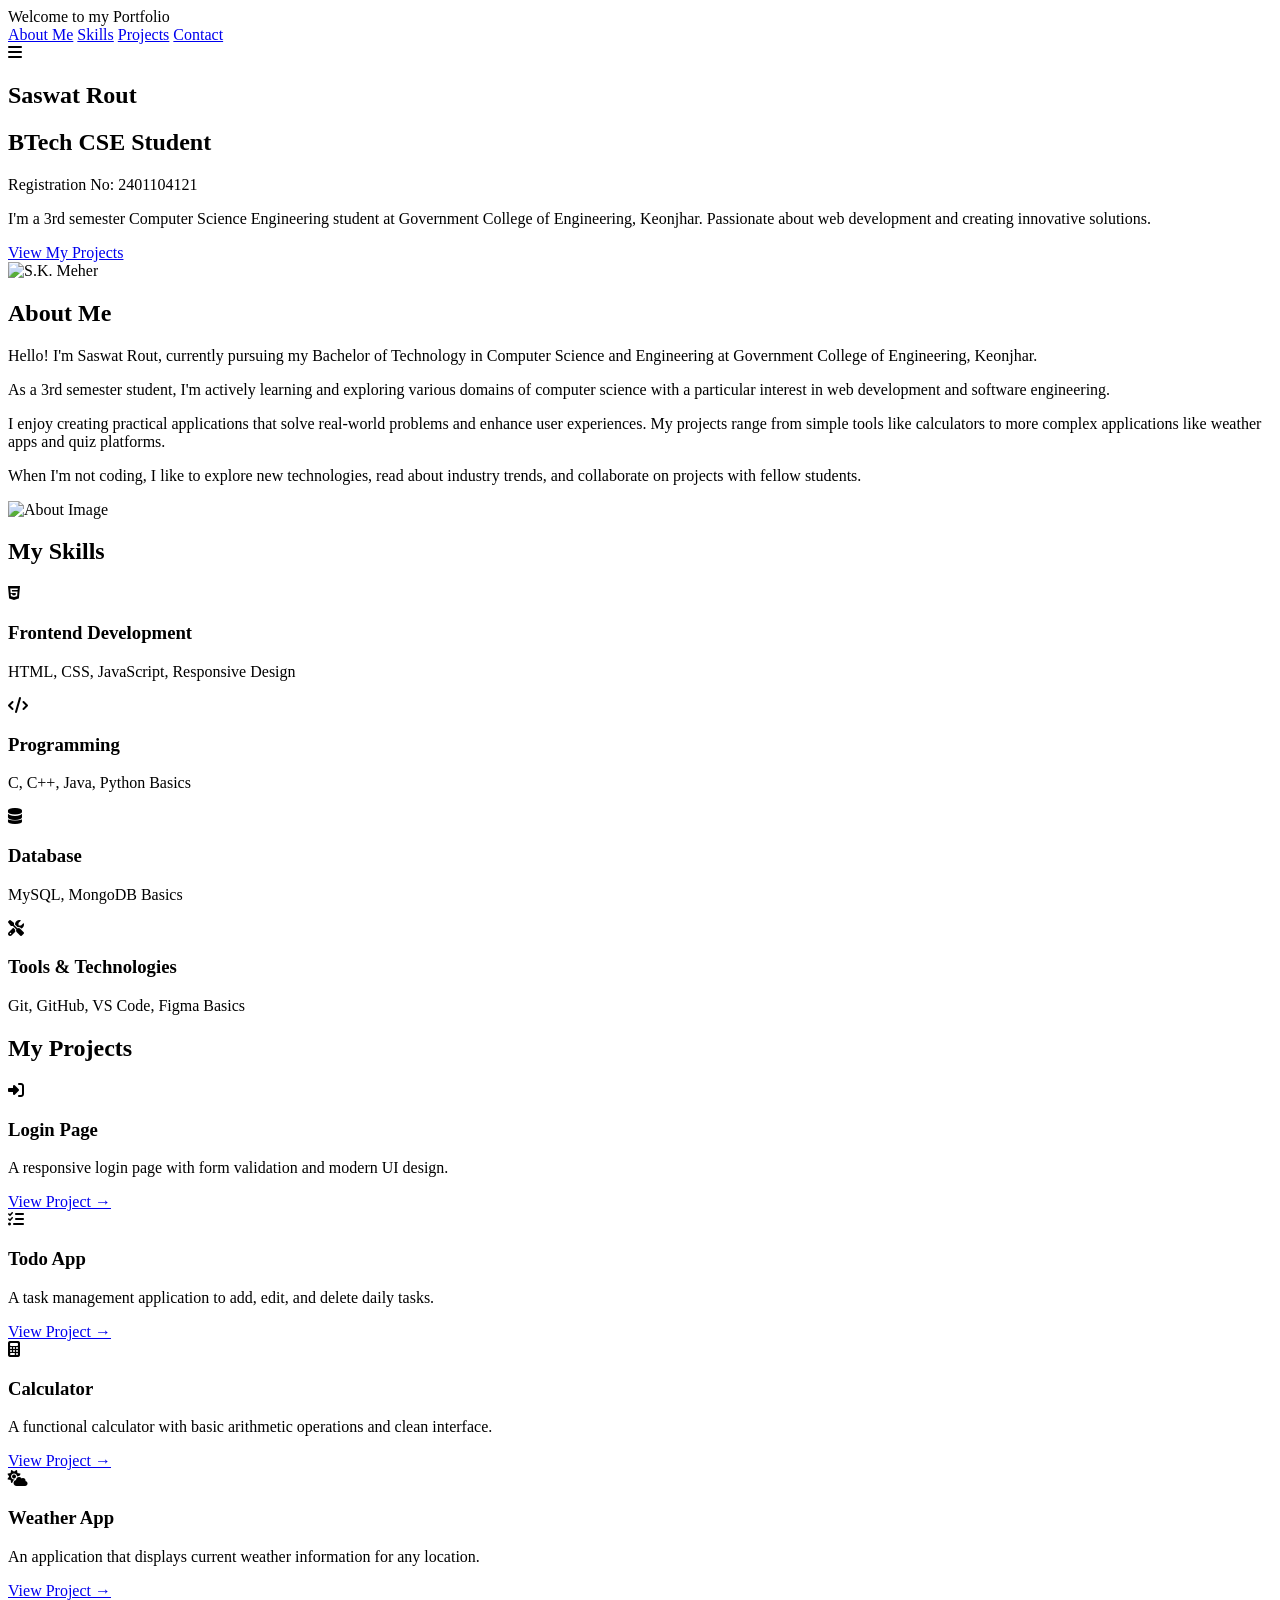
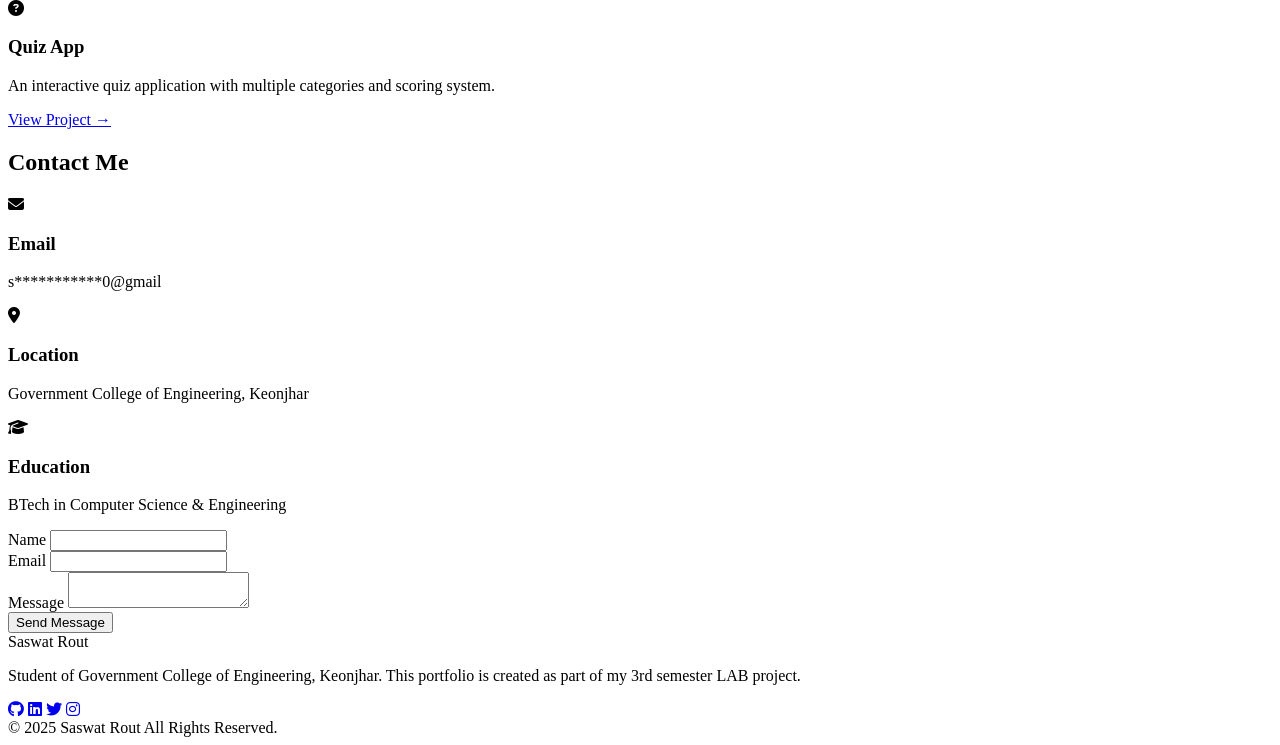
==== index.html @ fdec9b25 "commit message" ====
<!DOCTYPE html>
<html lang="en">
<head>
    <meta charset="UTF-8">
    <meta name="viewport" content="width=device-width, initial-scale=1.0">
    <title>Saswat Rout | BTech CSE Portfolio</title>
    <link rel="stylesheet" href="https://cdnjs.cloudflare.com/ajax/libs/font-awesome/6.4.0/css/all.min.css">
    <link rel="stylesheet" href="./index.css">

</head>
<body>
    <!-- Header & Navigation -->
    <header>
        <div class="container">
            <nav>
                <div class="logo">Welcome to my Portfolio</div>
                <div class="nav-links">
                    <a href="#about">About Me</a>
                    <a href="#skills">Skills</a>
                    <a href="#projects">Projects</a>
                    <a href="#contact">Contact</a>
                </div>
                <div class="mobile-menu">
                    <i class="fas fa-bars"></i>
                </div>
            </nav>
        </div>
    </header>

    <!-- Hero Section -->
    <section class="hero">
        <div class="container">
            <div class="hero-content">
                <div class="hero-text">
                    <h1>Saswat Rout</h1>
                    <h2>BTech CSE Student</h2>
                    <div class="reg-number">Registration No: 2401104121</div>
                    <p>I'm a 3rd semester Computer Science Engineering student at Government College of Engineering, Keonjhar. Passionate about web development and creating innovative solutions.</p>
                    <a href="#projects" class="btn">View My Projects</a>
                </div>
                <div class="profile-image">
                    <img src="./profile.png" alt="S.K. Meher">
                </div>
            </div>
        </div>
    </section>

    <!-- About Section -->
    <section id="about">
        <div class="container">
            <div class="section-title">
                <h2>About Me</h2>
            </div>
            <div class="about-content">
                <div class="about-text">
                    <p>Hello! I'm Saswat Rout, currently pursuing my Bachelor of Technology in Computer Science and Engineering at Government College of Engineering, Keonjhar.</p>
                    <p>As a 3rd semester student, I'm actively learning and exploring various domains of computer science with a particular interest in web development and software engineering.</p>
                    <p>I enjoy creating practical applications that solve real-world problems and enhance user experiences. My projects range from simple tools like calculators to more complex applications like weather apps and quiz platforms.</p>
                    <p>When I'm not coding, I like to explore new technologies, read about industry trends, and collaborate on projects with fellow students.</p>
                </div>
                <div class="about-image">
                    <img src="./Developer.gif" alt="About Image">
                </div>
            </div>
        </div>
    </section>

    <!-- Skills Section -->
    <section id="skills">
        <div class="container">
            <div class="section-title">
                <h2>My Skills</h2>
            </div>
            <div class="skills-container">
                <div class="skill-card">
                    <i class="fab fa-html5"></i>
                    <h3>Frontend Development</h3>
                    <p>HTML, CSS, JavaScript, Responsive Design</p>
                </div>
                <div class="skill-card">
                    <i class="fas fa-code"></i>
                    <h3>Programming</h3>
                    <p>C, C++, Java, Python Basics</p>
                </div>
                <div class="skill-card">
                    <i class="fas fa-database"></i>
                    <h3>Database</h3>
                    <p>MySQL, MongoDB Basics</p>
                </div>
                <div class="skill-card">
                    <i class="fas fa-tools"></i>
                    <h3>Tools & Technologies</h3>
                    <p>Git, GitHub, VS Code, Figma Basics</p>
                </div>
            </div>
        </div>
    </section>

    <!-- Projects Section -->
    <section id="projects">
        <div class="container">
            <div class="section-title">
                <h2>My Projects</h2>
            </div>
            <div class="projects-grid">
                <div class="project-card">
                    <div class="project-image">
                        <i class="fas fa-sign-in-alt"></i>
                    </div>
                    <div class="project-content">
                        <h3>Login Page</h3>
                        <p>A responsive login page with form validation and modern UI design.</p>
                        <a href="https://santoshkumarmeher.github.io/loginpage/" class="project-link" target="_blank">View Project →</a>
                    </div>
                </div>
                <div class="project-card">
                    <div class="project-image">
                        <i class="fas fa-tasks"></i>
                    </div>
                    <div class="project-content">
                        <h3>Todo App</h3>
                        <p>A task management application to add, edit, and delete daily tasks.</p>
                        <a href="https://santoshkumarmeher.github.io/todopage/" class="project-link" target="_blank">View Project →</a>
                    </div>
                </div>
                <div class="project-card">
                    <div class="project-image">
                        <i class="fas fa-calculator"></i>
                    </div>
                    <div class="project-content">
                        <h3>Calculator</h3>
                        <p>A functional calculator with basic arithmetic operations and clean interface.</p>
                        <a href="https://santoshkumarmeher.github.io/calculator/" class="project-link" target="_blank">View Project →</a>
                    </div>
                </div>
                <div class="project-card">
                    <div class="project-image">
                        <i class="fas fa-cloud-sun"></i>
                    </div>
                    <div class="project-content">
                        <h3>Weather App</h3>
                        <p>An application that displays current weather information for any location.</p>
                        <a href="https://santoshkumarmeher.github.io/weatherapp/" class="project-link" target="_blank">View Project →</a>
                    </div>
                </div>
                <div class="project-card">
                    <div class="project-image">
                        <i class="fas fa-question-circle"></i>
                    </div>
                    <div class="project-content">
                        <h3>Quiz App</h3>
                        <p>An interactive quiz application with multiple categories and scoring system.</p>
                        <a href="https://santoshkumarmeher.github.io/quizapp/" class="project-link" target="_blank">View Project →</a>
                    </div>
                </div>
            </div>
        </div>
    </section>

    <!-- Contact Section -->
    <section id="contact">
        <div class="container">
            <div class="section-title">
                <h2>Contact Me</h2>
            </div>
            <div class="contact-container">
                <div class="contact-info">
                    <div class="contact-item">
                        <i class="fas fa-envelope"></i>
                        <div>
                            <h3>Email</h3>
                            <p>s***********0@gmail</p>
                        </div>
                    </div>
                    <div class="contact-item">
                        <i class="fas fa-map-marker-alt"></i>
                        <div>
                            <h3>Location</h3>
                            <p>Government College of Engineering, Keonjhar</p>
                        </div>
                    </div>
                    <div class="contact-item">
                        <i class="fas fa-graduation-cap"></i>
                        <div>
                            <h3>Education</h3>
                            <p>BTech in Computer Science & Engineering</p>
                        </div>
                    </div>
                </div>
                <div class="contact-form">
                    <form id="contactForm">
                        <div class="form-group">
                            <label for="name">Name</label>
                            <input type="text" id="name" required>
                        </div>
                        <div class="form-group">
                            <label for="email">Email</label>
                            <input type="email" id="email" required>
                        </div>
                        <div class="form-group">
                            <label for="message">Message</label>
                            <textarea id="message" required></textarea>
                        </div>
                        <button type="submit" class="btn">Send Message</button>
                    </form>
                </div>
            </div>
        </div>
    </section>

    <!-- Footer -->
    <footer>
        <div class="container">
            <div class="footer-content">
                <div class="footer-logo">Saswat Rout</div>
                <p class="footer-text">Student of Government College of Engineering, Keonjhar. This portfolio is created as part of my 3rd semester LAB project.</p>
                <div class="social-links">
                    <a href="#"><i class="fab fa-github"></i></a>
                    <a href="#"><i class="fab fa-linkedin"></i></a>
                    <a href="#"><i class="fab fa-twitter"></i></a>
                    <a href="#"><i class="fab fa-instagram"></i></a>
                </div>
                <div class="copyright">
                    &copy; 2025 Saswat Rout All Rights Reserved.
                </div>
            </div>
        </div>
    </footer>

<script src="./index.js"></script>
</body>
</html>
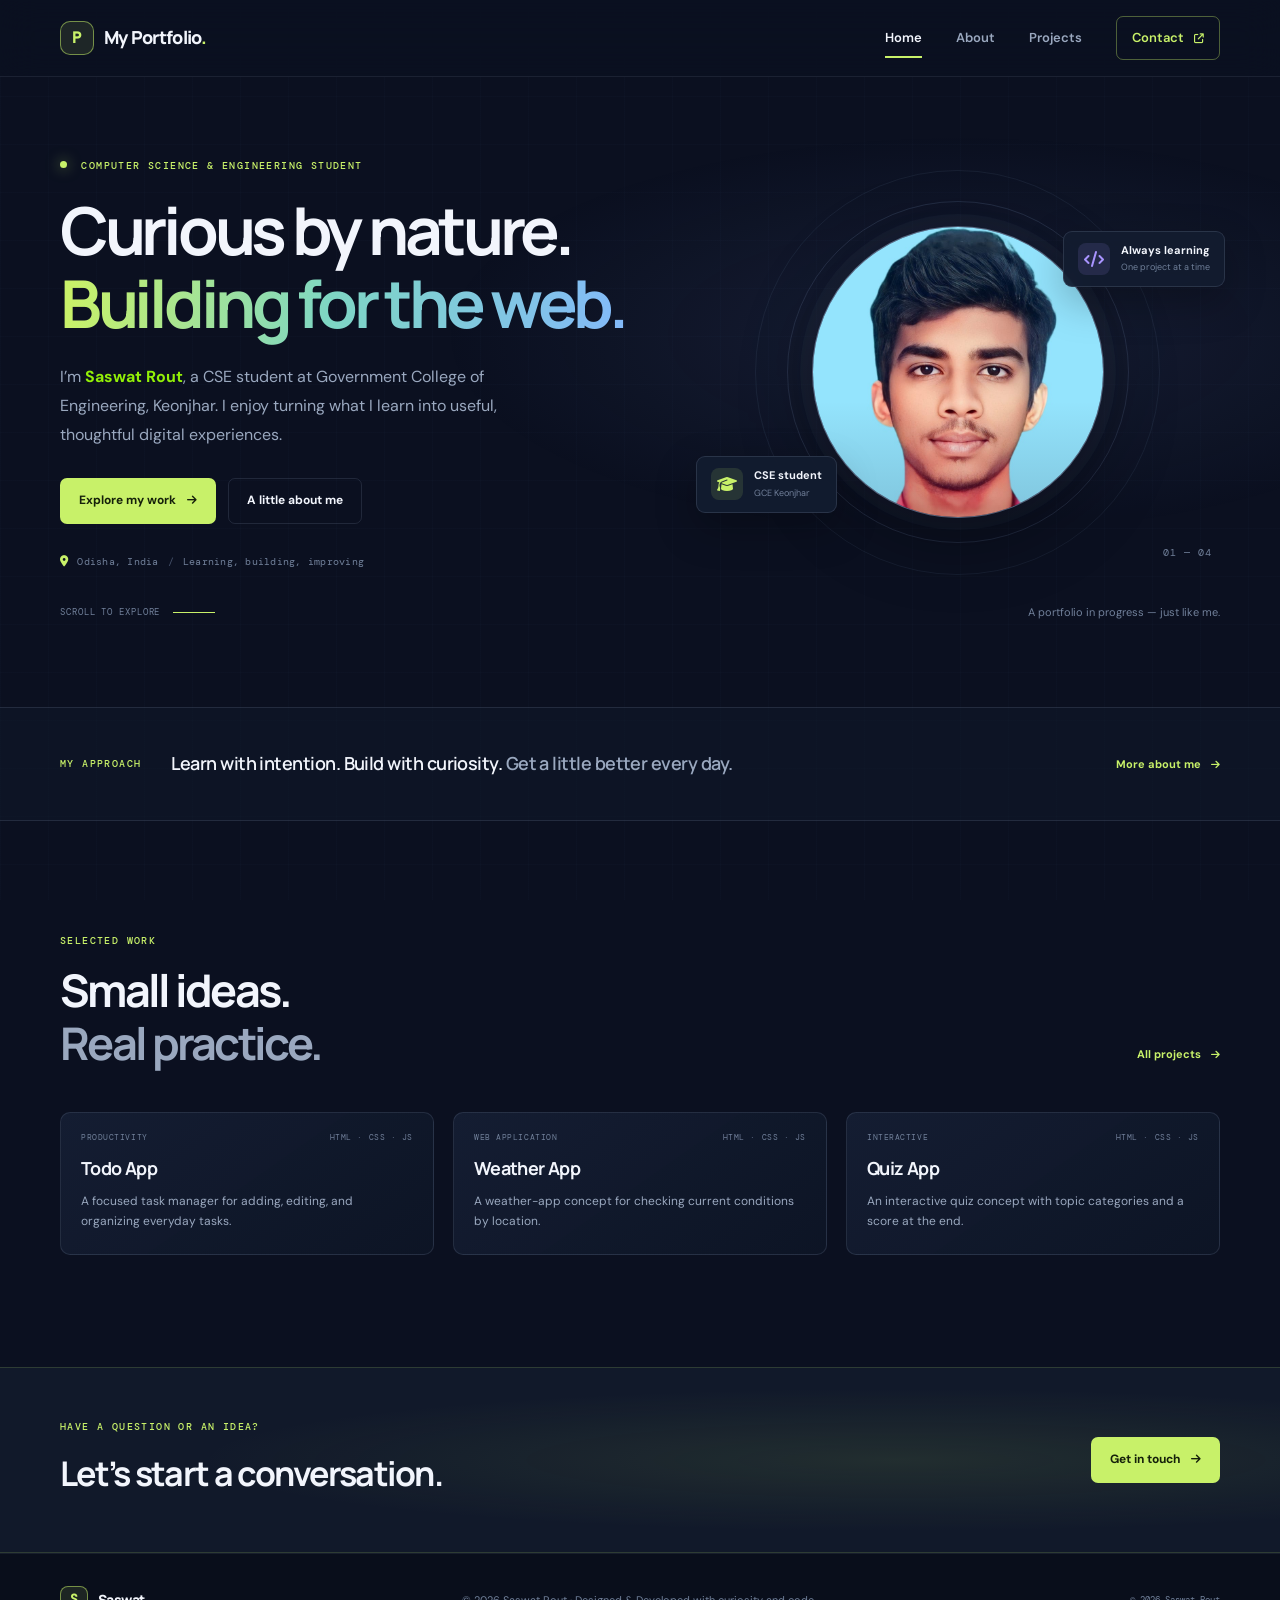
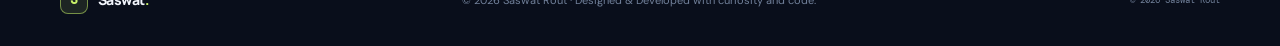
==== commit c863e9f3: "Portfolio" ====
--- a/index.html
+++ b/index.html
@@ -1,232 +1,131 @@
-<!DOCTYPE html>
+<!doctype html>
 <html lang="en">
+
 <head>
     <meta charset="UTF-8">
-    <meta name="viewport" content="width=device-width, initial-scale=1.0">
-    <title>Saswat Rout | BTech CSE Portfolio</title>
+    <meta name="viewport" content="width=device-width, initial-scale=1">
+    <meta name="theme-color" content="#0b1020">
+    <meta name="description"
+        content="The portfolio of Saswat Rout, a Computer Science and Engineering student interested in thoughtful web experiences.">
+    <title>Saswat Rout — Developer Portfolio</title>
+    <link rel="preconnect" href="https://cdnjs.cloudflare.com">
     <link rel="stylesheet" href="https://cdnjs.cloudflare.com/ajax/libs/font-awesome/6.4.0/css/all.min.css">
     <link rel="stylesheet" href="./index.css">
+    <script src="./index.js" defer></script>
+</head>
 
-</head>
 <body>
-    <!-- Header & Navigation -->
-    <header>
-        <div class="container">
-            <nav>
-                <div class="logo">Welcome to my Portfolio</div>
-                <div class="nav-links">
-                    <a href="#about">About Me</a>
-                    <a href="#skills">Skills</a>
-                    <a href="#projects">Projects</a>
-                    <a href="#contact">Contact</a>
-                </div>
-                <div class="mobile-menu">
-                    <i class="fas fa-bars"></i>
-                </div>
+    <a class="skip-link" href="#main">Skip to content</a>
+    <header class="site-header">
+        <div class="container nav-wrap">
+            <a class="brand" href="./index.html" aria-label="Saswat Rout home"><span
+                    class="brand-mark">P</span><span>My Portfolio<span class="brand-dot">.</span></span></a>
+            <button class="menu-toggle" type="button" aria-label="Open navigation" aria-expanded="false"
+                aria-controls="primary-navigation"><span></span><span></span></button>
+            <nav class="nav-links" id="primary-navigation" aria-label="Primary navigation">
+                <a class="nav-link" href="./index.html" aria-current="page">Home</a>
+                <a class="nav-link" href="./about.html">About</a>
+                <a class="nav-link" href="./projects.html">Projects</a>
+                <a class="nav-link nav-cta" href="./contact.html">Contact <i
+                        class="fa-solid fa-arrow-up-right-from-square" aria-hidden="true"></i></a>
             </nav>
         </div>
     </header>
 
-    <!-- Hero Section -->
-    <section class="hero">
-        <div class="container">
-            <div class="hero-content">
-                <div class="hero-text">
-                    <h1>Saswat Rout</h1>
-                    <h2>BTech CSE Student</h2>
-                    <div class="reg-number">Registration No: 2401104121</div>
-                    <p>I'm a 3rd semester Computer Science Engineering student at Government College of Engineering, Keonjhar. Passionate about web development and creating innovative solutions.</p>
-                    <a href="#projects" class="btn">View My Projects</a>
+    <main id="main">
+        <section class="hero section-shell">
+            <div class="container hero-grid">
+                <div class="hero-copy reveal">
+                    <p class="eyebrow"><span class="status-dot"></span> COMPUTER SCIENCE &amp; ENGINEERING STUDENT</p>
+                    <h1>Curious by nature.<br><span class="text-gradient">Building for the web.</span></h1>
+                    <p class="hero-intro">I’m <span class="my_name">Saswat Rout</span>, a CSE student at Government College of Engineering, Keonjhar.
+                        I enjoy turning what I learn into useful, thoughtful digital experiences.</p>
+                    <div class="hero-actions">
+                        <a class="button button-primary" href="./projects.html">Explore my work <i
+                                class="fa-solid fa-arrow-right" aria-hidden="true"></i></a>
+                        <a class="button button-quiet" href="./about.html">A little about me</a>
+                    </div>
+                    <p class="hero-note"><i class="fa-solid fa-location-dot" aria-hidden="true"></i> Odisha,
+                        India <span class="note-divider">/</span> Learning, building, improving</p>
                 </div>
-                <div class="profile-image">
-                    <img src="./profile.png" alt="S.K. Meher">
+                <div class="hero-visual reveal" aria-label="Portrait of Saswat Rout">
+                    <div class="visual-orbit orbit-one"></div>
+                    <div class="visual-orbit orbit-two"></div>
+                    <div class="visual-glow"></div>
+                    <div class="portrait-frame"><img src="./profile.png" alt="Saswat Rout" fetchpriority="high"></div>
+                    <div class="floating-card card-code"><span class="card-icon"><i class="fa-solid fa-code"
+                                aria-hidden="true"></i></span><span><strong>Always learning</strong><small>One project
+                                at a time</small></span></div>
+                    <div class="floating-card card-student"><span class="card-icon card-icon-lime"><i
+                                class="fa-solid fa-graduation-cap" aria-hidden="true"></i></span><span><strong>CSE
+                                student</strong><small>GCE Keonjhar</small></span></div>
+                    <span class="visual-index">01 — 04</span>
                 </div>
             </div>
-        </div>
-    </section>
+            <div class="container hero-bottom"><span>SCROLL TO EXPLORE</span><span class="scroll-line"></span><span
+                    class="hero-bottom-text">A portfolio in progress — just like me.</span></div>
+        </section>
 
-    <!-- About Section -->
-    <section id="about">
-        <div class="container">
-            <div class="section-title">
-                <h2>About Me</h2>
+        <section class="intro-strip">
+            <div class="container intro-strip-inner"><span class="eyebrow">MY APPROACH</span>
+                <p>Learn with intention. Build with curiosity. <span>Get a little better every day.</span></p><a
+                    class="text-link" href="./about.html">More about me <i class="fa-solid fa-arrow-right"
+                        aria-hidden="true"></i></a>
             </div>
-            <div class="about-content">
-                <div class="about-text">
-                    <p>Hello! I'm Saswat Rout, currently pursuing my Bachelor of Technology in Computer Science and Engineering at Government College of Engineering, Keonjhar.</p>
-                    <p>As a 3rd semester student, I'm actively learning and exploring various domains of computer science with a particular interest in web development and software engineering.</p>
-                    <p>I enjoy creating practical applications that solve real-world problems and enhance user experiences. My projects range from simple tools like calculators to more complex applications like weather apps and quiz platforms.</p>
-                    <p>When I'm not coding, I like to explore new technologies, read about industry trends, and collaborate on projects with fellow students.</p>
+        </section>
+
+        <section class="section-shell section-pad">
+            <div class="container">
+                <div class="section-heading reveal">
+                    <div>
+                        <p class="eyebrow">SELECTED WORK</p>
+                        <h2>Small ideas.<br><span class="text-muted">Real practice.</span></h2>
+                    </div><a class="text-link desktop-link" href="./projects.html">All projects <i
+                            class="fa-solid fa-arrow-right" aria-hidden="true"></i></a>
                 </div>
-                <div class="about-image">
-                    <img src="./Developer.gif" alt="About Image">
+                <div class="project-grid project-grid-home">
+                    <article class="project-card reveal">
+                        
+                        <div class="project-meta"><span>PRODUCTIVITY</span><span>HTML · CSS · JS</span></div>
+                        <h3>Todo App</h3>
+                        <p>A focused task manager for adding, editing, and organizing everyday tasks.</p>
+                    </article>
+                    <article class="project-card reveal">
+                        
+                        <div class="project-meta"><span>WEB APPLICATION</span><span>HTML · CSS · JS</span></div>
+                        <h3>Weather App</h3>
+                        <p>A weather-app concept for checking current conditions by location.</p>
+                    </article>
+                    <article class="project-card reveal">
+                        
+                        <div class="project-meta"><span>INTERACTIVE</span><span>HTML · CSS · JS</span></div>
+                        <h3>Quiz App</h3>
+                        <p>An interactive quiz concept with topic categories and a score at the end.</p>
+                    </article>
                 </div>
+                <a class="text-link mobile-link" href="./projects.html">View all projects <i
+                        class="fa-solid fa-arrow-right" aria-hidden="true"></i></a>
             </div>
-        </div>
-    </section>
+        </section>
 
-    <!-- Skills Section -->
-    <section id="skills">
-        <div class="container">
-            <div class="section-title">
-                <h2>My Skills</h2>
+        <section class="closing-band">
+            <div class="container closing-inner">
+                <div>
+                    <p class="eyebrow">HAVE A QUESTION OR AN IDEA?</p>
+                    <h2>Let’s start a conversation.</h2>
+                </div><a class="button button-light" href="./contact.html">Get in touch <i
+                        class="fa-solid fa-arrow-right" aria-hidden="true"></i></a>
             </div>
-            <div class="skills-container">
-                <div class="skill-card">
-                    <i class="fab fa-html5"></i>
-                    <h3>Frontend Development</h3>
-                    <p>HTML, CSS, JavaScript, Responsive Design</p>
-                </div>
-                <div class="skill-card">
-                    <i class="fas fa-code"></i>
-                    <h3>Programming</h3>
-                    <p>C, C++, Java, Python Basics</p>
-                </div>
-                <div class="skill-card">
-                    <i class="fas fa-database"></i>
-                    <h3>Database</h3>
-                    <p>MySQL, MongoDB Basics</p>
-                </div>
-                <div class="skill-card">
-                    <i class="fas fa-tools"></i>
-                    <h3>Tools & Technologies</h3>
-                    <p>Git, GitHub, VS Code, Figma Basics</p>
-                </div>
-            </div>
-        </div>
-    </section>
+        </section>
+    </main>
 
-    <!-- Projects Section -->
-    <section id="projects">
-        <div class="container">
-            <div class="section-title">
-                <h2>My Projects</h2>
-            </div>
-            <div class="projects-grid">
-                <div class="project-card">
-                    <div class="project-image">
-                        <i class="fas fa-sign-in-alt"></i>
-                    </div>
-                    <div class="project-content">
-                        <h3>Login Page</h3>
-                        <p>A responsive login page with form validation and modern UI design.</p>
-                        <a href="https://santoshkumarmeher.github.io/loginpage/" class="project-link" target="_blank">View Project →</a>
-                    </div>
-                </div>
-                <div class="project-card">
-                    <div class="project-image">
-                        <i class="fas fa-tasks"></i>
-                    </div>
-                    <div class="project-content">
-                        <h3>Todo App</h3>
-                        <p>A task management application to add, edit, and delete daily tasks.</p>
-                        <a href="https://santoshkumarmeher.github.io/todopage/" class="project-link" target="_blank">View Project →</a>
-                    </div>
-                </div>
-                <div class="project-card">
-                    <div class="project-image">
-                        <i class="fas fa-calculator"></i>
-                    </div>
-                    <div class="project-content">
-                        <h3>Calculator</h3>
-                        <p>A functional calculator with basic arithmetic operations and clean interface.</p>
-                        <a href="https://santoshkumarmeher.github.io/calculator/" class="project-link" target="_blank">View Project →</a>
-                    </div>
-                </div>
-                <div class="project-card">
-                    <div class="project-image">
-                        <i class="fas fa-cloud-sun"></i>
-                    </div>
-                    <div class="project-content">
-                        <h3>Weather App</h3>
-                        <p>An application that displays current weather information for any location.</p>
-                        <a href="https://santoshkumarmeher.github.io/weatherapp/" class="project-link" target="_blank">View Project →</a>
-                    </div>
-                </div>
-                <div class="project-card">
-                    <div class="project-image">
-                        <i class="fas fa-question-circle"></i>
-                    </div>
-                    <div class="project-content">
-                        <h3>Quiz App</h3>
-                        <p>An interactive quiz application with multiple categories and scoring system.</p>
-                        <a href="https://santoshkumarmeher.github.io/quizapp/" class="project-link" target="_blank">View Project →</a>
-                    </div>
-                </div>
-            </div>
-        </div>
-    </section>
-
-    <!-- Contact Section -->
-    <section id="contact">
-        <div class="container">
-            <div class="section-title">
-                <h2>Contact Me</h2>
-            </div>
-            <div class="contact-container">
-                <div class="contact-info">
-                    <div class="contact-item">
-                        <i class="fas fa-envelope"></i>
-                        <div>
-                            <h3>Email</h3>
-                            <p>s***********0@gmail</p>
-                        </div>
-                    </div>
-                    <div class="contact-item">
-                        <i class="fas fa-map-marker-alt"></i>
-                        <div>
-                            <h3>Location</h3>
-                            <p>Government College of Engineering, Keonjhar</p>
-                        </div>
-                    </div>
-                    <div class="contact-item">
-                        <i class="fas fa-graduation-cap"></i>
-                        <div>
-                            <h3>Education</h3>
-                            <p>BTech in Computer Science & Engineering</p>
-                        </div>
-                    </div>
-                </div>
-                <div class="contact-form">
-                    <form id="contactForm">
-                        <div class="form-group">
-                            <label for="name">Name</label>
-                            <input type="text" id="name" required>
-                        </div>
-                        <div class="form-group">
-                            <label for="email">Email</label>
-                            <input type="email" id="email" required>
-                        </div>
-                        <div class="form-group">
-                            <label for="message">Message</label>
-                            <textarea id="message" required></textarea>
-                        </div>
-                        <button type="submit" class="btn">Send Message</button>
-                    </form>
-                </div>
-            </div>
-        </div>
-    </section>
-
-    <!-- Footer -->
-    <footer>
-        <div class="container">
-            <div class="footer-content">
-                <div class="footer-logo">Saswat Rout</div>
-                <p class="footer-text">Student of Government College of Engineering, Keonjhar. This portfolio is created as part of my 3rd semester LAB project.</p>
-                <div class="social-links">
-                    <a href="#"><i class="fab fa-github"></i></a>
-                    <a href="#"><i class="fab fa-linkedin"></i></a>
-                    <a href="#"><i class="fab fa-twitter"></i></a>
-                    <a href="#"><i class="fab fa-instagram"></i></a>
-                </div>
-                <div class="copyright">
-                    &copy; 2025 Saswat Rout All Rights Reserved.
-                </div>
-            </div>
+    <footer class="site-footer">
+        <div class="container footer-inner"><a class="brand footer-brand" href="./index.html"><span
+                    class="brand-mark">S</span><span>Saswat<span class="brand-dot">.</span></span></a>
+            <p>© 2026 Saswat Rout · Designed & Developed with curiosity and code.</p><span class="footer-copy">© <span
+                    data-year>2025</span> Saswat Rout</span>
         </div>
     </footer>
+</body>
 
-<script src="./index.js"></script>
-</body>
 </html>
--- a/index.css
+++ b/index.css
@@ -0,0 +1,1659 @@
+@import url('https://fonts.googleapis.com/css2?family=DM+Mono:wght@400;500&family=DM+Sans:wght@400;500;600;700&family=Manrope:wght@400;500;600;700;800&display=swap');
+
+:root {
+    color-scheme: dark;
+    --bg: #0b1020;
+    --bg-soft: #10172a;
+    --panel: #121b30;
+    --panel-light: #17233a;
+    --line: rgba(192, 209, 241, .12);
+    --text: #f2f5fc;
+    --muted: #9aa8bf;
+    --subtle: #71809a;
+    --lime: #c8f169;
+    --cyan: #73d8e6;
+    --violet: #a994ff;
+    --orange: #ffb774;
+    --pink: #f599c8;
+    --font-body: 'DM Sans', 'Segoe UI', sans-serif;
+    --font-display: 'Manrope', 'Segoe UI', sans-serif;
+    --font-mono: 'DM Mono', Consolas, monospace;
+    --max-width: 1160px;
+}
+
+
+* {
+    box-sizing: border-box;
+}
+
+
+html {
+    scroll-behavior: smooth;
+    scroll-padding-top: 92px;
+}
+
+body {
+    margin: 0;
+    background: var(--bg);
+    color: var(--text);
+    font-family: var(--font-body);
+    font-size: 16px;
+    line-height: 1.65;
+    -webkit-font-smoothing: antialiased;
+}
+.my_name{
+    color:#93f007;
+    font-weight: bold ;
+
+
+
+}
+
+body,
+button,
+input,
+textarea {
+    font-family: var(--font-body);
+}
+
+body::before {
+    position: fixed;
+    z-index: -1;
+    inset: 0;
+    background-image: linear-gradient(rgba(120, 151, 196, .025) 1px, transparent 1px), linear-gradient(90deg, rgba(120, 151, 196, .025) 1px, transparent 1px);
+    background-size: 48px 48px;
+    content: '';
+    pointer-events: none;
+}
+
+a {
+    color: inherit;
+}
+
+img {
+    display: block;
+    max-width: 100%;
+}
+
+button,
+input,
+textarea {
+    font: inherit;
+}
+
+button:focus-visible,
+a:focus-visible,
+input:focus-visible,
+textarea:focus-visible {
+    outline: 2px solid var(--lime);
+    outline-offset: 4px;
+}
+
+.container {
+    width: min(var(--max-width), calc(100% - 48px));
+    margin: 0 auto;
+}
+
+.section-shell {
+    position: relative;
+    overflow: hidden;
+}
+
+.section-pad {
+    padding: 112px 0;
+}
+
+.section-tint {
+    background: linear-gradient(180deg, rgba(17, 26, 45, .68), rgba(11, 16, 32, .35));
+    border-top: 1px solid rgba(192, 209, 241, .07);
+    border-bottom: 1px solid rgba(192, 209, 241, .07);
+}
+
+.skip-link {
+    position: absolute;
+    z-index: 20;
+    top: 10px;
+    left: 10px;
+    padding: 10px 14px;
+    transform: translateY(-160%);
+    border-radius: 6px;
+    background: var(--lime);
+    color: var(--bg);
+    font-weight: 700;
+}
+
+.skip-link:focus {
+    transform: translateY(0);
+}
+
+.site-header {
+    position: sticky;
+    z-index: 10;
+    top: 0;
+    border-bottom: 1px solid rgba(192, 209, 241, .09);
+    background: rgba(11, 16, 32, .88);
+    backdrop-filter: blur(18px);
+}
+
+.nav-wrap {
+    display: flex;
+    min-height: 76px;
+    align-items: center;
+    justify-content: space-between;
+}
+
+.brand {
+    display: inline-flex;
+    align-items: center;
+    gap: 10px;
+    color: var(--text);
+    font-family: var(--font-display);
+    font-size: 18px;
+    font-weight: 800;
+    letter-spacing: -.04em;
+    text-decoration: none;
+}
+
+.brand-mark {
+    display: grid;
+    width: 34px;
+    height: 34px;
+    place-items: center;
+    border: 1px solid rgba(200, 241, 105, .52);
+    border-radius: 10px;
+    background: rgba(200, 241, 105, .1);
+    color: var(--lime);
+    font-family: var(--font-mono);
+    font-size: 16px;
+}
+
+.brand-dot {
+    color: var(--lime);
+}
+
+.nav-links {
+    display: flex;
+    align-items: center;
+    gap: 34px;
+}
+
+.nav-link {
+    position: relative;
+    color: var(--muted);
+    font-size: 13px;
+    font-weight: 600;
+    text-decoration: none;
+    transition: color .2s ease;
+}
+
+.nav-link:hover,
+.nav-link[aria-current="page"] {
+    color: var(--text);
+}
+
+.nav-link[aria-current="page"]:not(.nav-cta)::after {
+    position: absolute;
+    right: 0;
+    bottom: -9px;
+    left: 0;
+    height: 2px;
+    background: var(--lime);
+    content: '';
+}
+
+.nav-cta {
+    padding: 10px 15px;
+    border: 1px solid rgba(200, 241, 105, .36);
+    border-radius: 7px;
+    color: var(--lime);
+}
+
+.nav-cta:hover,
+.nav-cta[aria-current="page"] {
+    background: rgba(200, 241, 105, .1);
+    color: var(--lime);
+}
+
+.nav-cta i {
+    margin-left: 7px;
+    font-size: 10px;
+}
+
+.menu-toggle {
+    display: none;
+}
+
+.hero {
+    min-height: 630px;
+    padding: 80px 0 42px;
+    background: radial-gradient(ellipse at 75% 41%, rgba(86, 108, 167, .15), transparent 38%);
+}
+
+.hero-grid {
+    display: grid;
+    min-height: 430px;
+    grid-template-columns: 1.05fr .95fr;
+    align-items: center;
+    gap: 56px;
+}
+
+.hero-copy {
+    position: relative;
+    z-index: 1;
+    padding-bottom: 16px;
+}
+
+.eyebrow {
+    margin: 0 0 20px;
+    color: var(--lime);
+    font-family: var(--font-mono);
+    font-size: 10px;
+    font-weight: 500;
+    letter-spacing: .14em;
+    line-height: 1.6;
+}
+
+.status-dot {
+    display: inline-block;
+    width: 7px;
+    height: 7px;
+    margin-right: 7px;
+    border-radius: 50%;
+    background: var(--lime);
+    box-shadow: 0 0 14px rgba(200, 241, 105, .6);
+    vertical-align: 1px;
+}
+
+h1,
+h2,
+h3,
+p {
+    margin-top: 0;
+}
+
+h1,
+h2,
+h3 {
+    font-family: var(--font-display);
+}
+
+.hero h1,
+.page-hero h1 {
+    margin: 0;
+    font-size: clamp(42px, 5.2vw, 66px);
+    font-weight: 700;
+    letter-spacing: -.065em;
+    line-height: 1.1;
+}
+
+.text-gradient {
+    background: linear-gradient(100deg, #c8f169 3%, #7ed6c4 48%, #83b9fa 100%);
+    background-clip: text;
+    -webkit-text-fill-color: transparent;
+}
+
+.hero-intro {
+    max-width: 510px;
+    margin: 24px 0 28px;
+    color: var(--muted);
+    font-size: 16px;
+    line-height: 1.8;
+}
+
+.hero-actions {
+    display: flex;
+    flex-wrap: wrap;
+    align-items: center;
+    gap: 12px;
+}
+
+.button {
+    display: inline-flex;
+    min-height: 46px;
+    align-items: center;
+    justify-content: center;
+    gap: 11px;
+    padding: 0 18px;
+    border: 1px solid transparent;
+    border-radius: 7px;
+    font-size: 12px;
+    font-weight: 700;
+    text-decoration: none;
+    transition: transform .2s ease, background .2s ease, border-color .2s ease;
+    cursor: pointer;
+}
+
+.button:hover {
+    transform: translateY(-2px);
+}
+
+.button-primary {
+    background: var(--lime);
+    color: #15200a;
+}
+
+.button-primary:hover {
+    background: #d7fb8b;
+}
+
+.button-primary i,
+.button-light i {
+    font-size: 11px;
+}
+
+.button-quiet {
+    border-color: var(--line);
+    color: var(--text);
+}
+
+.button-quiet:hover {
+    border-color: rgba(200, 241, 105, .5);
+    background: rgba(200, 241, 105, .06);
+}
+
+.hero-note {
+    display: flex;
+    align-items: center;
+    gap: 9px;
+    margin: 30px 0 0;
+    color: var(--subtle);
+    font-family: var(--font-mono);
+    font-size: 10px;
+    letter-spacing: .025em;
+}
+
+.hero-note i {
+    color: var(--lime);
+    font-size: 11px;
+}
+
+.note-divider {
+    color: #45516a;
+}
+
+.hero-visual {
+    position: relative;
+    display: grid;
+    min-height: 415px;
+    place-items: center;
+}
+
+.visual-glow {
+    position: absolute;
+    width: 320px;
+    height: 320px;
+    border-radius: 50%;
+    background: radial-gradient(circle, rgba(130, 161, 217, .2), rgba(55, 75, 120, .05) 52%, transparent 72%);
+    filter: blur(8px);
+}
+
+.visual-orbit {
+    position: absolute;
+    width: 342px;
+    height: 342px;
+    border: 1px solid rgba(156, 183, 231, .14);
+    border-radius: 50%;
+}
+
+.orbit-two {
+    width: 405px;
+    height: 405px;
+    border-color: rgba(156, 183, 231, .08);
+}
+
+.portrait-frame {
+    position: relative;
+    z-index: 1;
+    width: min(292px, 68vw);
+    aspect-ratio: 1;
+    overflow: hidden;
+    border: 1px solid rgba(215, 228, 250, .3);
+    border-radius: 50%;
+    background: linear-gradient(145deg, #263450, #172138);
+    box-shadow: 0 20px 70px rgba(0, 0, 0, .35), 0 0 0 12px rgba(160, 185, 225, .035);
+}
+
+.portrait-frame::after {
+    position: absolute;
+    inset: 60% 0 0;
+    background: linear-gradient(transparent, rgba(11, 16, 32, .15));
+    content: '';
+    pointer-events: none;
+}
+
+.portrait-frame img {
+    width: 100%;
+    height: 100%;
+    object-fit: cover;
+}
+
+.floating-card {
+    position: absolute;
+    z-index: 2;
+    display: flex;
+    align-items: center;
+    gap: 11px;
+    padding: 11px 14px;
+    border: 1px solid rgba(201, 216, 241, .13);
+    border-radius: 9px;
+    background: rgba(19, 28, 48, .93);
+    box-shadow: 0 15px 40px rgba(0, 0, 0, .25);
+    backdrop-filter: blur(14px);
+}
+
+.card-code {
+    top: 66px;
+    right: -5px;
+}
+
+.card-student {
+    bottom: 67px;
+    left: 0;
+}
+
+.card-icon {
+    display: grid;
+    width: 32px;
+    height: 32px;
+    place-items: center;
+    border-radius: 8px;
+    background: rgba(169, 148, 255, .13);
+    color: var(--violet);
+}
+
+.card-icon-lime {
+    background: rgba(200, 241, 105, .12);
+    color: var(--lime);
+}
+
+.floating-card strong,
+.floating-card small {
+    display: block;
+}
+
+.floating-card strong {
+    font-size: 11px;
+    line-height: 1.4;
+}
+
+.floating-card small {
+    margin-top: 2px;
+    color: var(--subtle);
+    font-size: 9px;
+}
+
+.visual-index {
+    position: absolute;
+    right: 8px;
+    bottom: 18px;
+    color: var(--subtle);
+    font-family: var(--font-mono);
+    font-size: 10px;
+    letter-spacing: .1em;
+}
+
+.hero-bottom {
+    display: flex;
+    align-items: center;
+    gap: 13px;
+    margin-top: 16px;
+    color: var(--subtle);
+    font-family: var(--font-mono);
+    font-size: 9px;
+    letter-spacing: .1em;
+}
+
+.scroll-line {
+    width: 42px;
+    height: 1px;
+    background: var(--lime);
+}
+
+.hero-bottom-text {
+    margin-left: auto;
+    font-family: var(--font-body);
+    font-size: 11px;
+    letter-spacing: 0;
+}
+
+.intro-strip {
+    border-top: 1px solid var(--line);
+    border-bottom: 1px solid var(--line);
+    background: rgba(17, 25, 43, .52);
+}
+
+.intro-strip-inner {
+    display: flex;
+    min-height: 112px;
+    align-items: center;
+    gap: 30px;
+}
+
+.intro-strip .eyebrow {
+    flex: 0 0 auto;
+    margin: 0;
+}
+
+.intro-strip p {
+    flex: 1;
+    margin: 0;
+    font-family: var(--font-display);
+    font-size: 18px;
+    font-weight: 600;
+    letter-spacing: -.03em;
+}
+
+.intro-strip p span {
+    color: var(--muted);
+}
+
+.text-link {
+    display: inline-flex;
+    align-items: center;
+    gap: 10px;
+    color: var(--lime);
+    font-size: 11px;
+    font-weight: 700;
+    text-decoration: none;
+    white-space: nowrap;
+}
+
+.text-link i {
+    font-size: 10px;
+    transition: transform .2s ease;
+}
+
+.text-link:hover i {
+    transform: translateX(4px);
+}
+
+.section-heading {
+    display: flex;
+    align-items: end;
+    justify-content: space-between;
+    gap: 30px;
+    margin-bottom: 42px;
+}
+
+.section-heading .eyebrow {
+    margin-bottom: 15px;
+}
+
+.section-heading h2,
+.about-copy h2,
+.contact-copy h2 {
+    margin: 0;
+    font-size: clamp(32px, 4vw, 45px);
+    font-weight: 700;
+    letter-spacing: -.06em;
+    line-height: 1.18;
+}
+
+.text-muted {
+    color: #9aa8bf;
+}
+
+.heading-aside {
+    max-width: 330px;
+    margin: 0 0 4px;
+    color: var(--muted);
+    font-size: 13px;
+    line-height: 1.75;
+}
+
+.desktop-link {
+    margin: 0 0 7px;
+}
+
+.project-grid {
+    display: grid;
+    grid-template-columns: repeat(3, minmax(0, 1fr));
+    gap: 19px;
+}
+
+.project-card {
+    overflow: hidden;
+    border: 1px solid var(--line);
+    border-radius: 10px;
+    background: linear-gradient(145deg, rgba(21, 31, 52, .9), rgba(14, 21, 38, .92));
+    transition: transform .25s ease, border-color .25s ease, box-shadow .25s ease;
+}
+
+.project-card:hover {
+    transform: translateY(-5px);
+    border-color: rgba(200, 241, 105, .35);
+    box-shadow: 0 16px 38px rgba(0, 0, 0, .2);
+}
+
+.project-art {
+    position: relative;
+    display: grid;
+    height: 174px;
+    place-items: center;
+    overflow: hidden;
+}
+
+.project-art::before,
+.project-art::after {
+    position: absolute;
+    width: 190px;
+    height: 190px;
+    border: 1px solid rgba(255, 255, 255, .13);
+    border-radius: 50%;
+    content: '';
+}
+
+.project-art::after {
+    width: 130px;
+    height: 130px;
+}
+
+.project-art i {
+    position: relative;
+    z-index: 1;
+    font-size: 40px;
+}
+
+.project-art>span {
+    position: absolute;
+    top: 13px;
+    right: 15px;
+    color: rgba(255, 255, 255, .65);
+    font-family: var(--font-mono);
+    font-size: 10px;
+}
+
+.art-violet {
+    background: radial-gradient(circle at center, #54488a, #252443 74%);
+    color: #d5c8ff;
+}
+
+.art-blue {
+    background: radial-gradient(circle at center, #25617e, #182f4b 74%);
+    color: #a7eaff;
+}
+
+.art-orange {
+    background: radial-gradient(circle at center, #8b5a3c, #3c2a2a 74%);
+    color: #ffd1a4;
+}
+
+.art-green {
+    background: radial-gradient(circle at center, #41745a, #203b39 74%);
+    color: #c5f5c5;
+}
+
+.art-pink {
+    background: radial-gradient(circle at center, #854c73, #3a2844 74%);
+    color: #ffc0e4;
+}
+
+.project-card>h3,
+.project-card>p,
+.project-card>.project-meta {
+    margin-right: 20px;
+    margin-left: 20px;
+}
+
+.project-card>.project-meta {
+    margin-top: 18px;
+}
+
+.project-card>h3 {
+    margin-top: 10px;
+    margin-bottom: 7px;
+    font-size: 18px;
+    letter-spacing: -.035em;
+}
+
+.project-card>p {
+    margin-bottom: 22px;
+    color: var(--muted);
+    font-size: 12px;
+    line-height: 1.7;
+}
+
+.project-meta {
+    display: flex;
+    align-items: center;
+    justify-content: space-between;
+    gap: 8px;
+    color: var(--subtle);
+    font-family: var(--font-mono);
+    font-size: 8px;
+    letter-spacing: .07em;
+}
+
+.mobile-link {
+    display: none;
+}
+
+.closing-band {
+    padding: 51px 0;
+    border-top: 1px solid rgba(200, 241, 105, .16);
+    border-bottom: 1px solid rgba(200, 241, 105, .16);
+    background: radial-gradient(ellipse at 70% 50%, rgba(146, 184, 82, .13), transparent 55%), #11192a;
+}
+
+.closing-inner {
+    display: flex;
+    align-items: center;
+    justify-content: space-between;
+    gap: 24px;
+}
+
+.closing-inner .eyebrow {
+    margin-bottom: 10px;
+}
+
+.closing-inner h2 {
+    margin: 0;
+    font-size: clamp(24px, 3vw, 34px);
+    letter-spacing: -.05em;
+}
+
+.button-light {
+    flex: 0 0 auto;
+    background: var(--lime);
+    color: #15200a;
+}
+
+.button-light:hover {
+    background: #d7fb8b;
+}
+
+.site-footer {
+    padding: 22px 0;
+    border-top: 1px solid rgba(192, 209, 241, .08);
+    background: #090e1b;
+}
+
+.footer-inner {
+    display: flex;
+    min-height: 48px;
+    align-items: center;
+    justify-content: space-between;
+    gap: 18px;
+}
+
+.footer-brand {
+    font-size: 14px;
+}
+
+.footer-brand .brand-mark {
+    width: 28px;
+    height: 28px;
+    border-radius: 8px;
+    font-size: 13px;
+}
+
+.footer-inner>p {
+    margin: 0;
+    color: var(--subtle);
+    font-size: 11px;
+}
+
+.footer-copy {
+    color: var(--subtle);
+    font-family: var(--font-mono);
+    font-size: 9px;
+}
+
+.page-hero {
+    padding: 87px 0 49px;
+    background: radial-gradient(ellipse at 75% 30%, rgba(86, 108, 167, .14), transparent 42%);
+}
+
+.page-hero-inner {
+    max-width: var(--max-width);
+}
+
+.page-hero h1 {
+    font-size: clamp(42px, 5.5vw, 63px);
+}
+
+.page-hero-inner>p:not(.eyebrow) {
+    max-width: 585px;
+    margin: 22px 0 23px;
+    color: var(--muted);
+    font-size: 15px;
+    line-height: 1.8;
+}
+
+.breadcrumb {
+    display: flex;
+    align-items: center;
+    gap: 11px;
+    color: var(--subtle);
+    font-family: var(--font-mono);
+    font-size: 9px;
+}
+
+.breadcrumb a {
+    color: var(--lime);
+    text-decoration: none;
+}
+
+.breadcrumb i {
+    font-size: 8px;
+}
+
+.about-layout {
+    display: grid;
+    grid-template-columns: .82fr 1.18fr;
+    align-items: center;
+    gap: 80px;
+}
+
+.about-photo {
+    position: relative;
+    max-width: 390px;
+    margin: 0 auto;
+}
+
+.photo-frame {
+    position: relative;
+    aspect-ratio: .88;
+    overflow: hidden;
+    border: 1px solid rgba(202, 219, 247, .18);
+    border-radius: 12px;
+    background: linear-gradient(145deg, #273653, #151e32);
+}
+
+.photo-frame::after {
+    position: absolute;
+    inset: 42% 0 0;
+    background: linear-gradient(transparent, rgba(11, 16, 32, .35));
+    content: '';
+}
+
+.photo-frame img {
+    width: 100%;
+    height: 100%;
+    object-fit: cover;
+}
+
+.about-photo::before {
+    position: absolute;
+    z-index: -1;
+    top: -18px;
+    left: -18px;
+    width: 110px;
+    height: 110px;
+    border-top: 1px solid var(--lime);
+    border-left: 1px solid var(--lime);
+    content: '';
+}
+
+.about-photo::after {
+    position: absolute;
+    z-index: -1;
+    right: -17px;
+    bottom: 33px;
+    width: 85px;
+    height: 1px;
+    background: var(--lime);
+    content: '';
+}
+
+.photo-caption {
+    position: absolute;
+    right: -23px;
+    bottom: 18px;
+    padding: 12px 14px;
+    border: 1px solid var(--line);
+    border-radius: 6px;
+    background: rgba(16, 23, 42, .94);
+    color: var(--muted);
+    font-family: var(--font-mono);
+    font-size: 8px;
+    letter-spacing: .06em;
+}
+
+.about-copy .eyebrow,
+.contact-copy .eyebrow {
+    margin-bottom: 15px;
+}
+
+.about-copy h2,
+.contact-copy h2 {
+    margin-bottom: 22px;
+    font-size: clamp(30px, 3.5vw, 40px);
+}
+
+.about-copy>p:not(.eyebrow),
+.contact-copy>p:not(.eyebrow) {
+    margin-bottom: 15px;
+    color: var(--muted);
+    font-size: 13px;
+    line-height: 1.85;
+}
+
+.about-facts {
+    display: grid;
+    gap: 15px;
+    margin-top: 28px;
+    padding-top: 21px;
+    border-top: 1px solid var(--line);
+}
+
+.about-facts>div {
+    display: grid;
+    grid-template-columns: 105px 1fr;
+    gap: 13px;
+    align-items: baseline;
+}
+
+.fact-label {
+    color: var(--subtle);
+    font-family: var(--font-mono);
+    font-size: 9px;
+    letter-spacing: .1em;
+}
+
+.about-facts strong {
+    font-size: 11px;
+    font-weight: 600;
+}
+
+.skills-grid {
+    display: grid;
+    grid-template-columns: repeat(4, minmax(0, 1fr));
+    gap: 15px;
+}
+
+.skill-card {
+    min-height: 211px;
+    padding: 22px 19px;
+    border: 1px solid var(--line);
+    border-radius: 9px;
+    background: rgba(17, 26, 45, .72);
+    transition: transform .2s ease, border-color .2s ease;
+}
+
+.skill-card:hover {
+    transform: translateY(-4px);
+    border-color: rgba(200, 241, 105, .35);
+}
+
+.skill-icon {
+    display: grid;
+    width: 37px;
+    height: 37px;
+    margin-bottom: 19px;
+    place-items: center;
+    border: 1px solid rgba(169, 148, 255, .22);
+    border-radius: 9px;
+    background: rgba(169, 148, 255, .09);
+    color: var(--violet);
+    font-size: 15px;
+}
+
+.skill-icon.icon-lime {
+    border-color: rgba(200, 241, 105, .2);
+    background: rgba(200, 241, 105, .08);
+    color: var(--lime);
+}
+
+.skill-icon.icon-orange {
+    border-color: rgba(255, 183, 116, .2);
+    background: rgba(255, 183, 116, .08);
+    color: var(--orange);
+}
+
+.skill-icon.icon-pink {
+    border-color: rgba(245, 153, 200, .2);
+    background: rgba(245, 153, 200, .08);
+    color: var(--pink);
+}
+
+.skill-card h3 {
+    margin: 0 0 8px;
+    font-size: 14px;
+    letter-spacing: -.025em;
+}
+
+.skill-card p {
+    min-height: 41px;
+    margin-bottom: 17px;
+    color: var(--muted);
+    font-size: 10px;
+    line-height: 1.65;
+}
+
+.skill-tags,
+.project-tags {
+    display: flex;
+    flex-wrap: wrap;
+    gap: 6px;
+}
+
+.skill-tags span,
+.project-tags span {
+    padding: 4px 7px;
+    border: 1px solid rgba(192, 209, 241, .1);
+    border-radius: 4px;
+    color: var(--subtle);
+    font-family: var(--font-mono);
+    font-size: 8px;
+}
+
+.projects-grid-full {
+    row-gap: 22px;
+}
+
+.project-body {
+    padding: 0 19px 19px;
+}
+
+.project-body .project-meta {
+    margin: 17px 0 10px;
+}
+
+.project-body h3 {
+    margin: 0 0 7px;
+    font-size: 18px;
+    letter-spacing: -.035em;
+}
+
+.project-body p {
+    min-height: 42px;
+    margin: 0 0 15px;
+    color: var(--muted);
+    font-size: 11px;
+    line-height: 1.7;
+}
+
+.project-tags span {
+    color: #a6b1c6;
+}
+
+.project-footnote {
+    display: flex;
+    align-items: center;
+    gap: 9px;
+    margin: 26px 0 0;
+    color: var(--subtle);
+    font-size: 10px;
+}
+
+.project-footnote i {
+    color: var(--lime);
+}
+
+.contact-layout {
+    display: grid;
+    grid-template-columns: .85fr 1.15fr;
+    align-items: start;
+    gap: 75px;
+}
+
+.contact-copy>p:not(.eyebrow) {
+    max-width: 430px;
+    margin-bottom: 28px;
+}
+
+.contact-detail {
+    display: flex;
+    align-items: center;
+    gap: 14px;
+    margin: 19px 0;
+}
+
+.contact-icon {
+    display: grid;
+    width: 38px;
+    height: 38px;
+    flex: 0 0 auto;
+    place-items: center;
+    border: 1px solid rgba(115, 216, 230, .2);
+    border-radius: 9px;
+    background: rgba(115, 216, 230, .08);
+    color: var(--cyan);
+    font-size: 14px;
+}
+
+.contact-icon.icon-lime {
+    border-color: rgba(200, 241, 105, .2);
+    background: rgba(200, 241, 105, .08);
+    color: var(--lime);
+}
+
+.contact-detail .fact-label,
+.contact-detail strong {
+    display: block;
+}
+
+.contact-detail strong {
+    margin-top: 3px;
+    font-size: 11px;
+    font-weight: 600;
+}
+
+.contact-note {
+    display: flex;
+    gap: 10px;
+    margin-top: 31px;
+    padding: 13px;
+    border: 1px solid rgba(200, 241, 105, .14);
+    border-radius: 7px;
+    background: rgba(200, 241, 105, .04);
+    color: var(--lime);
+}
+
+.contact-note i {
+    margin-top: 2px;
+    font-size: 12px;
+}
+
+.contact-note p {
+    margin: 0;
+    color: var(--muted);
+    font-size: 10px;
+    line-height: 1.65;
+}
+
+/* Contact page — Social links */
+
+.contact-form-wrap {
+    padding: 27px 25px;
+    border: 1px solid var(--line);
+    border-radius: 10px;
+    background: rgba(17, 26, 45, .72);
+}
+
+.social-panel {
+    width: 100%;
+}
+
+.form-heading {
+    display: flex;
+    align-items: center;
+    justify-content: space-between;
+    gap: 16px;
+    margin-bottom: 9px;
+    color: var(--lime);
+    font-family: var(--font-mono);
+    font-size: 10px;
+    letter-spacing: .12em;
+}
+
+.form-count {
+    color: var(--subtle);
+    font-size: 9px;
+}
+
+.social-intro {
+    margin: 0 0 20px;
+    color: var(--muted);
+    font-size: 12px;
+    line-height: 1.75;
+}
+
+.social-links {
+    display: grid;
+    gap: 10px;
+}
+
+.social-link {
+    display: flex;
+    align-items: center;
+    gap: 13px;
+    padding: 13px 14px;
+    border: 1px solid var(--line);
+    border-radius: 8px;
+    background: rgba(11, 16, 32, .45);
+    color: var(--text);
+    text-decoration: none;
+    transition: transform .2s ease, border-color .2s ease, background .2s ease;
+}
+
+.social-link:hover {
+    transform: translateX(4px);
+    border-color: rgba(200, 241, 105, .4);
+    background: rgba(200, 241, 105, .06);
+}
+
+.social-icon {
+    display: grid;
+    width: 38px;
+    height: 38px;
+    flex: 0 0 38px;
+    place-items: center;
+    border: 1px solid rgba(200, 241, 105, .18);
+    border-radius: 8px;
+    background: rgba(200, 241, 105, .08);
+    color: var(--lime);
+    font-size: 15px;
+}
+
+.social-info {
+    min-width: 0;
+    flex: 1;
+}
+
+.social-info strong,
+.social-info span {
+    display: block;
+}
+
+.social-info strong {
+    font-size: 12px;
+    line-height: 1.4;
+}
+
+.social-info span {
+    margin-top: 2px;
+    overflow: hidden;
+    color: var(--subtle);
+    font-family: var(--font-mono);
+    font-size: 9px;
+    text-overflow: ellipsis;
+    white-space: nowrap;
+}
+
+.social-arrow {
+    color: var(--subtle);
+    font-size: 10px;
+    transition: transform .2s ease, color .2s ease;
+}
+
+.social-link:hover .social-arrow {
+    color: var(--lime);
+    transform: translateX(3px);
+}
+
+.reveal {
+    opacity: 0;
+    transform: translateY(14px);
+    transition: opacity .65s ease, transform .65s ease;
+}
+
+.reveal.is-visible {
+    opacity: 1;
+    transform: translateY(0);
+}
+
+@media (prefers-reduced-motion: reduce) {
+
+    *,
+    *::before,
+    *::after {
+        scroll-behavior: auto !important;
+        animation-duration: .01ms !important;
+        animation-iteration-count: 1 !important;
+        transition-duration: .01ms !important;
+    }
+
+    .reveal {
+        opacity: 1;
+        transform: none;
+    }
+}
+
+@media (max-width: 900px) {
+    .hero-grid {
+        gap: 20px;
+    }
+
+    .hero-visual {
+        min-height: 370px;
+    }
+
+    .visual-orbit {
+        width: 292px;
+        height: 292px;
+    }
+
+    .orbit-two {
+        width: 345px;
+        height: 345px;
+    }
+
+    .portrait-frame {
+        width: min(250px, 66vw);
+    }
+
+    .card-code {
+        right: -3px;
+    }
+
+    .about-layout {
+        gap: 48px;
+    }
+
+    .skills-grid {
+        grid-template-columns: repeat(2, minmax(0, 1fr));
+    }
+
+    .contact-layout {
+        gap: 42px;
+    }
+}
+
+@media (max-width: 680px) {
+    .container {
+        width: min(var(--max-width), calc(100% - 36px));
+    }
+
+    .section-pad {
+        padding: 76px 0;
+    }
+
+    .nav-wrap {
+        min-height: 68px;
+    }
+
+    .menu-toggle {
+        display: flex;
+        width: 40px;
+        height: 40px;
+        flex-direction: column;
+        align-items: center;
+        justify-content: center;
+        gap: 6px;
+        border: 1px solid var(--line);
+        border-radius: 7px;
+        background: transparent;
+        cursor: pointer;
+    }
+
+    .menu-toggle span {
+        width: 16px;
+        height: 1px;
+        background: var(--text);
+        transition: transform .2s ease;
+    }
+
+    .menu-toggle[aria-expanded="true"] span:first-child {
+        transform: translateY(3.5px) rotate(45deg);
+    }
+
+    .menu-toggle[aria-expanded="true"] span:last-child {
+        transform: translateY(-3.5px) rotate(-45deg);
+    }
+
+    .nav-links {
+        position: absolute;
+        top: 67px;
+        right: 0;
+        left: 0;
+        display: none;
+        align-items: stretch;
+        gap: 0;
+        padding: 9px 18px 17px;
+        border-bottom: 1px solid var(--line);
+        background: rgba(11, 16, 32, .98);
+    }
+
+    .nav-links.is-open {
+        display: flex;
+        flex-direction: column;
+    }
+
+    .nav-link {
+        padding: 12px 4px;
+    }
+
+    .nav-link[aria-current="page"]:not(.nav-cta)::after {
+        right: auto;
+        bottom: 5px;
+        width: 23px;
+    }
+
+    .nav-cta {
+        align-self: flex-start;
+        margin-top: 6px;
+        padding: 9px 12px;
+    }
+
+    .hero {
+        min-height: 0;
+        padding: 58px 0 33px;
+    }
+
+    .hero-grid {
+        grid-template-columns: 1fr;
+        gap: 5px;
+    }
+
+    .hero-copy {
+        order: 1;
+        padding: 0;
+    }
+
+    .hero-visual {
+        min-height: 310px;
+        order: 0;
+    }
+
+    .visual-orbit {
+        width: 240px;
+        height: 240px;
+    }
+
+    .orbit-two {
+        width: 285px;
+        height: 285px;
+    }
+
+    .visual-glow {
+        width: 245px;
+        height: 245px;
+    }
+
+    .portrait-frame {
+        width: 210px;
+    }
+
+    .card-code {
+        top: 48px;
+        right: 3px;
+    }
+
+    .card-student {
+        bottom: 40px;
+        left: -3px;
+    }
+
+    .floating-card {
+        padding: 8px 10px;
+    }
+
+    .card-icon {
+        width: 28px;
+        height: 28px;
+    }
+
+    .visual-index {
+        right: 4px;
+        bottom: 12px;
+    }
+
+    .hero h1,
+    .page-hero h1 {
+        font-size: clamp(39px, 10vw, 57px);
+    }
+
+    .hero-intro {
+        margin: 19px 0 23px;
+        font-size: 14px;
+    }
+
+    .hero-note {
+        flex-wrap: wrap;
+        font-size: 9px;
+    }
+
+    .hero-bottom {
+        margin-top: 38px;
+    }
+
+    .hero-bottom-text {
+        display: none;
+    }
+
+    .intro-strip-inner {
+        min-height: 0;
+        flex-wrap: wrap;
+        gap: 8px 18px;
+        padding-top: 22px;
+        padding-bottom: 22px;
+    }
+
+    .intro-strip p {
+        flex: 1 1 100%;
+        order: 1;
+        font-size: 17px;
+    }
+
+    .intro-strip .eyebrow {
+        flex: 1;
+    }
+
+    .intro-strip .text-link {
+        order: 2;
+    }
+
+    .section-heading {
+        align-items: start;
+        margin-bottom: 27px;
+    }
+
+    .section-heading h2 {
+        font-size: 34px;
+    }
+
+    .heading-aside,
+    .desktop-link {
+        display: none;
+    }
+
+    .project-grid {
+        grid-template-columns: 1fr;
+        gap: 15px;
+    }
+
+    .project-grid-home .project-card:nth-child(n+3) {
+        display: none;
+    }
+
+    .project-art {
+        height: 155px;
+    }
+
+    .mobile-link {
+        display: inline-flex;
+        margin-top: 22px;
+    }
+
+    .closing-band {
+        padding: 37px 0;
+    }
+
+    .closing-inner {
+        align-items: flex-start;
+        flex-direction: column;
+        gap: 20px;
+    }
+
+    .closing-inner h2 {
+        font-size: 26px;
+    }
+
+    .footer-inner {
+        flex-wrap: wrap;
+    }
+
+    .footer-inner>p {
+        order: 2;
+        flex: 1 1 100%;
+    }
+
+    .footer-copy {
+        margin-left: auto;
+    }
+
+    .page-hero {
+        padding: 65px 0 35px;
+    }
+
+    .page-hero-inner>p:not(.eyebrow) {
+        font-size: 13px;
+    }
+
+    .about-layout,
+    .contact-layout {
+        grid-template-columns: 1fr;
+        gap: 46px;
+    }
+
+    .about-photo {
+        width: min(320px, 84%);
+        margin: 0 auto 1px;
+    }
+
+    .photo-caption {
+        right: -18px;
+        font-size: 7px;
+    }
+
+    .about-copy h2,
+    .contact-copy h2 {
+        font-size: 33px;
+    }
+
+    .skills-grid {
+        gap: 11px;
+    }
+
+    .skill-card {
+        min-height: 200px;
+        padding: 17px 14px;
+    }
+
+    .skill-card h3 {
+        font-size: 13px;
+    }
+
+    .project-body p {
+        min-height: 0;
+    }
+
+    .project-footnote {
+        align-items: flex-start;
+        line-height: 1.7;
+    }
+
+    .contact-layout {
+        gap: 31px;
+    }
+
+    .contact-form-wrap {
+        padding: 20px 16px;
+    }
+}
+
+@media (max-width: 370px) {
+    .hero-actions {
+        align-items: stretch;
+        flex-direction: column;
+    }
+
+    .hero-actions .button {
+        width: 100%;
+    }
+
+    .skills-grid {
+        grid-template-columns: 1fr;
+    }
+
+    .skill-card {
+        min-height: 0;
+    }
+
+    .about-facts>div {
+        grid-template-columns: 1fr;
+        gap: 4px;
+    }
+}
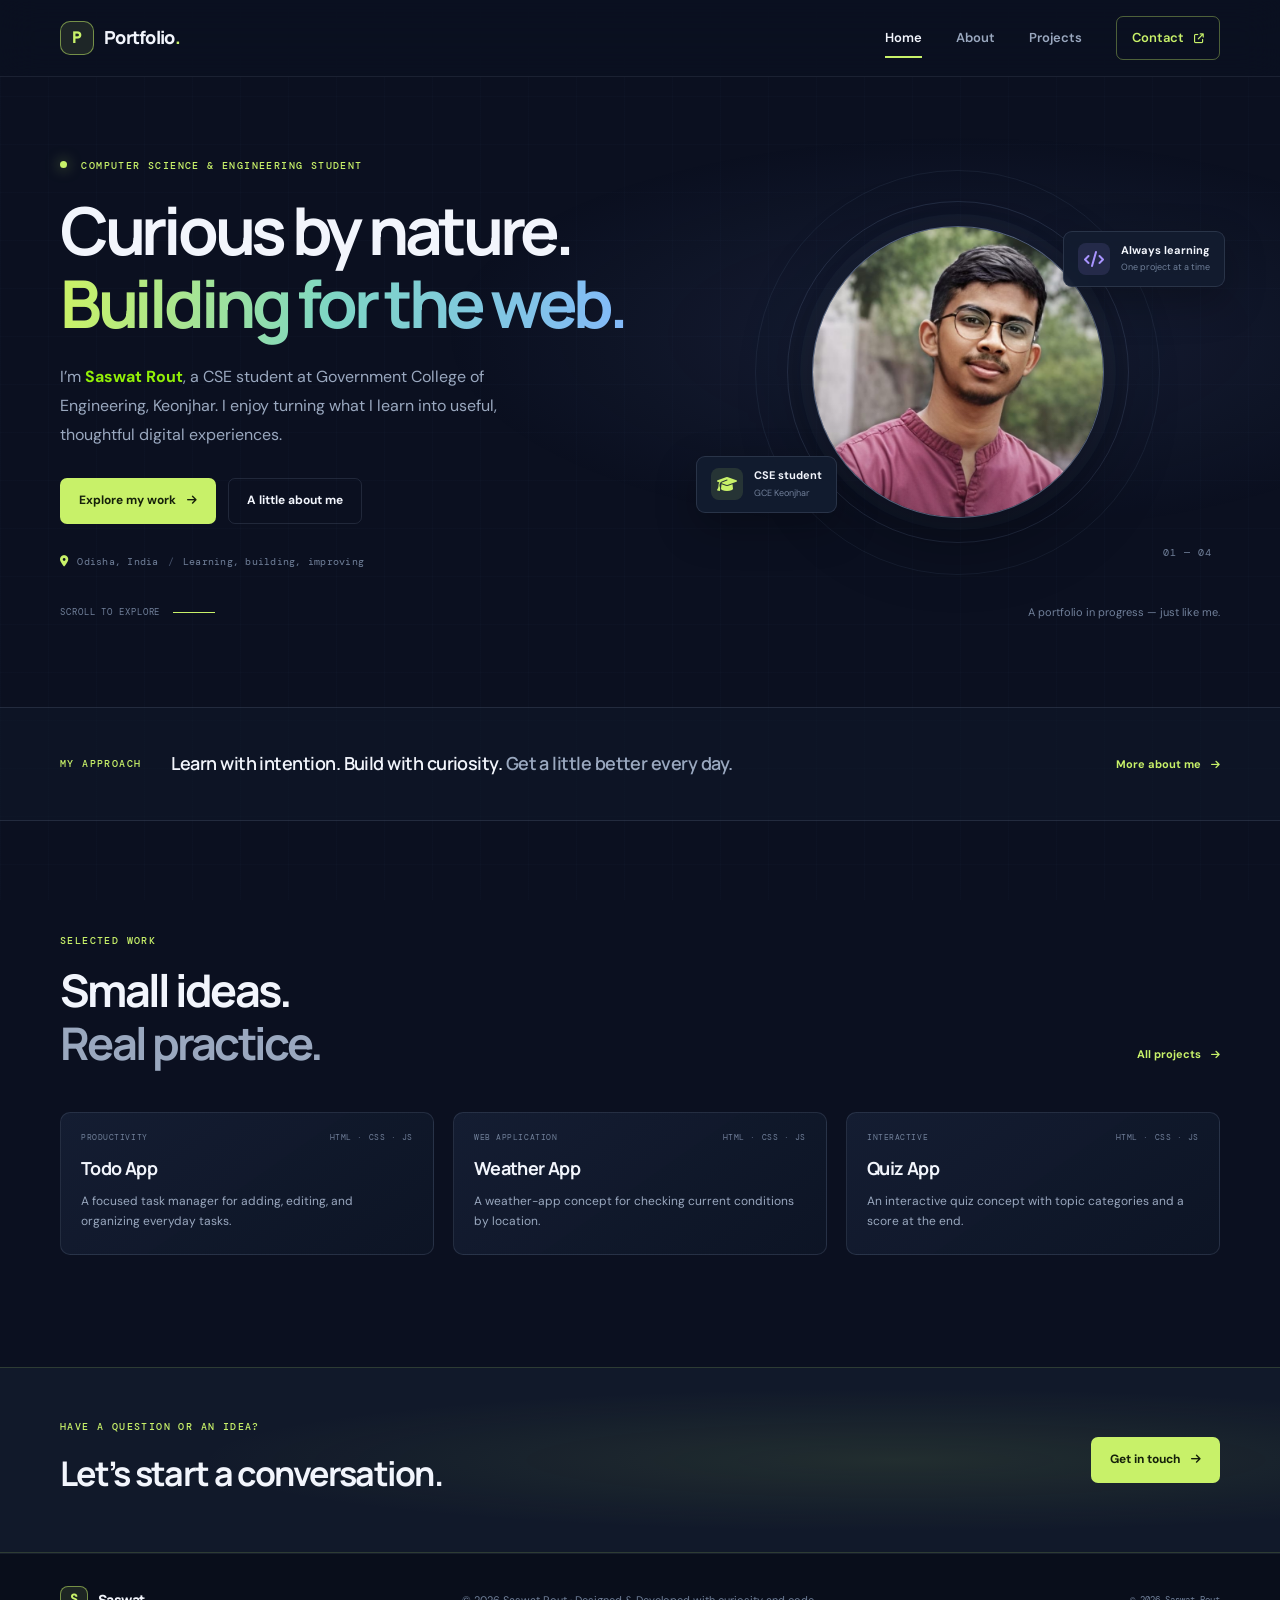
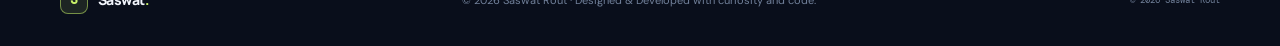
==== commit fd4f94f2: "add_profile" ====
--- a/index.html
+++ b/index.html
@@ -19,7 +19,7 @@
     <header class="site-header">
         <div class="container nav-wrap">
             <a class="brand" href="./index.html" aria-label="Saswat Rout home"><span
-                    class="brand-mark">P</span><span>My Portfolio<span class="brand-dot">.</span></span></a>
+                    class="brand-mark">P</span><span>Portfolio<span class="brand-dot">.</span></span></a>
             <button class="menu-toggle" type="button" aria-label="Open navigation" aria-expanded="false"
                 aria-controls="primary-navigation"><span></span><span></span></button>
             <nav class="nav-links" id="primary-navigation" aria-label="Primary navigation">
--- a/index.css
+++ b/index.css
@@ -423,7 +423,7 @@
 
 .portrait-frame img {
     width: 100%;
-    height: 100%;
+    height: fit-content;
     object-fit: cover;
 }
 
